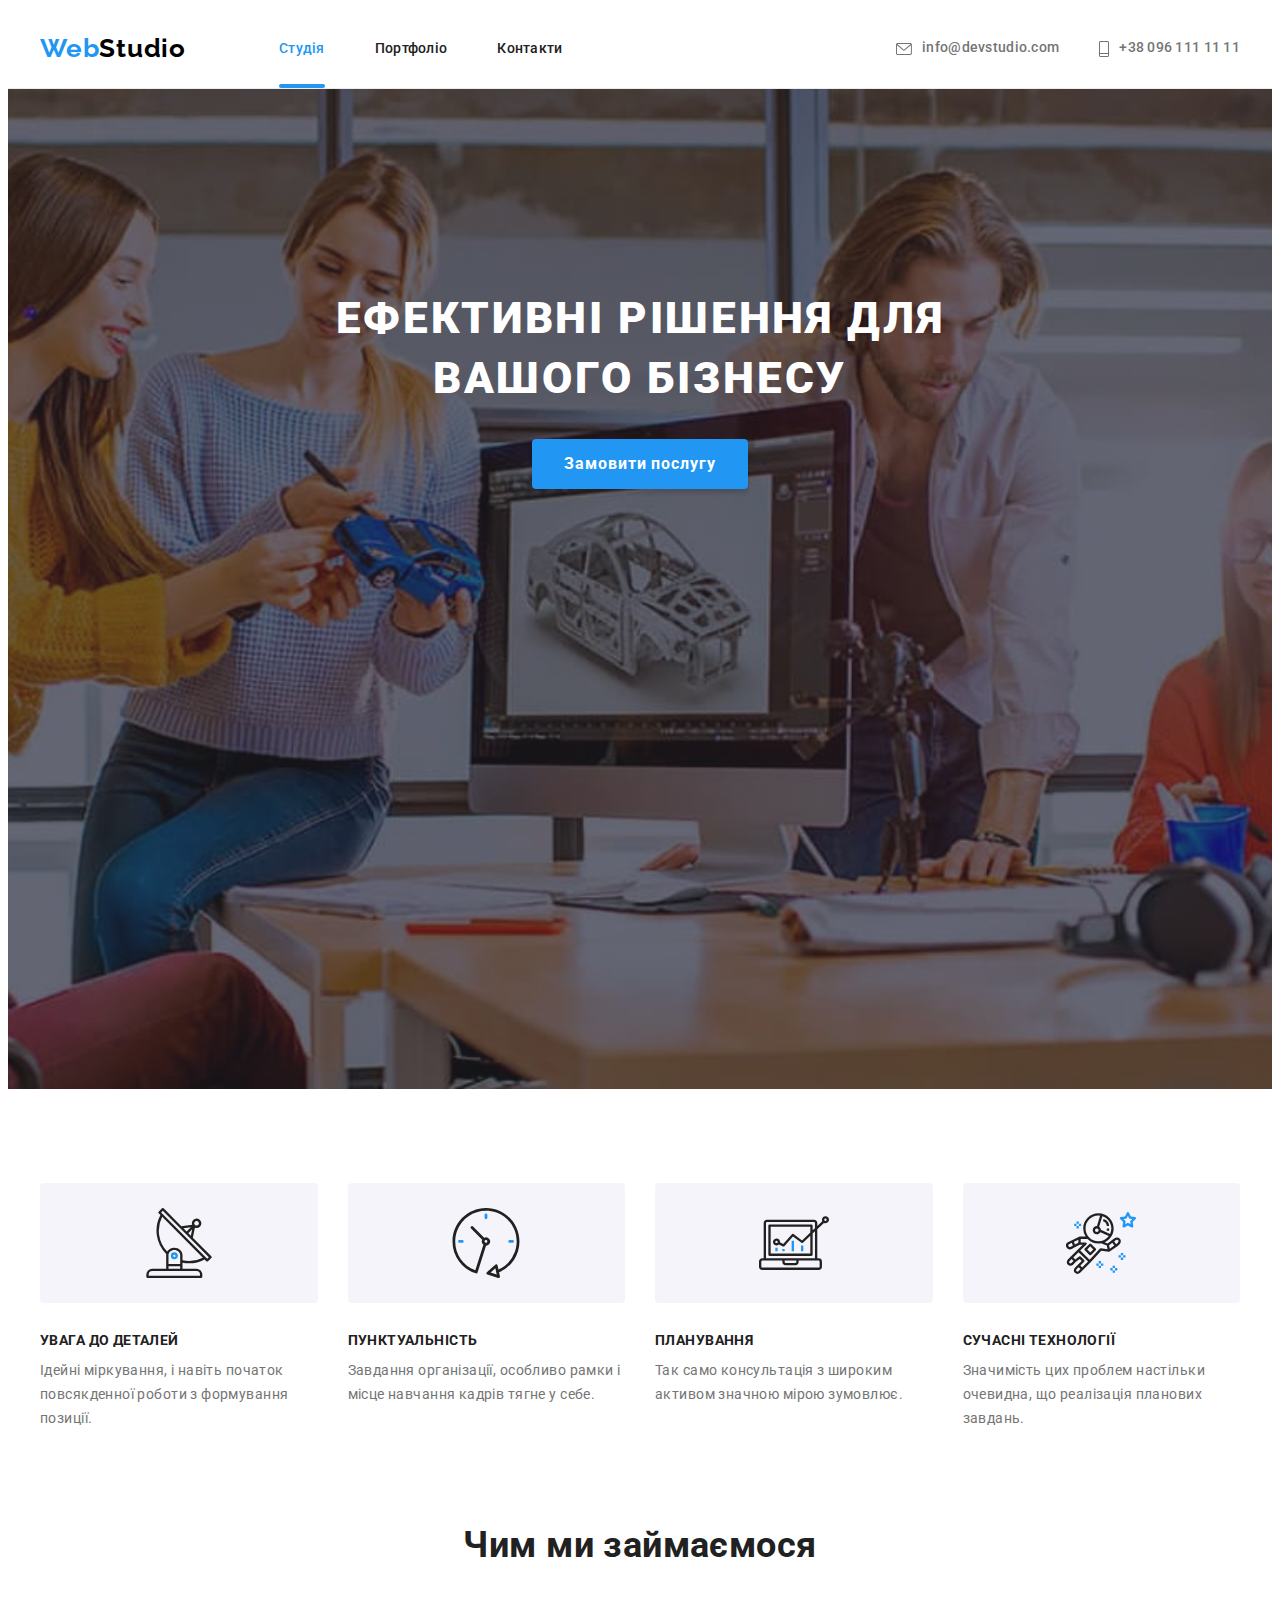
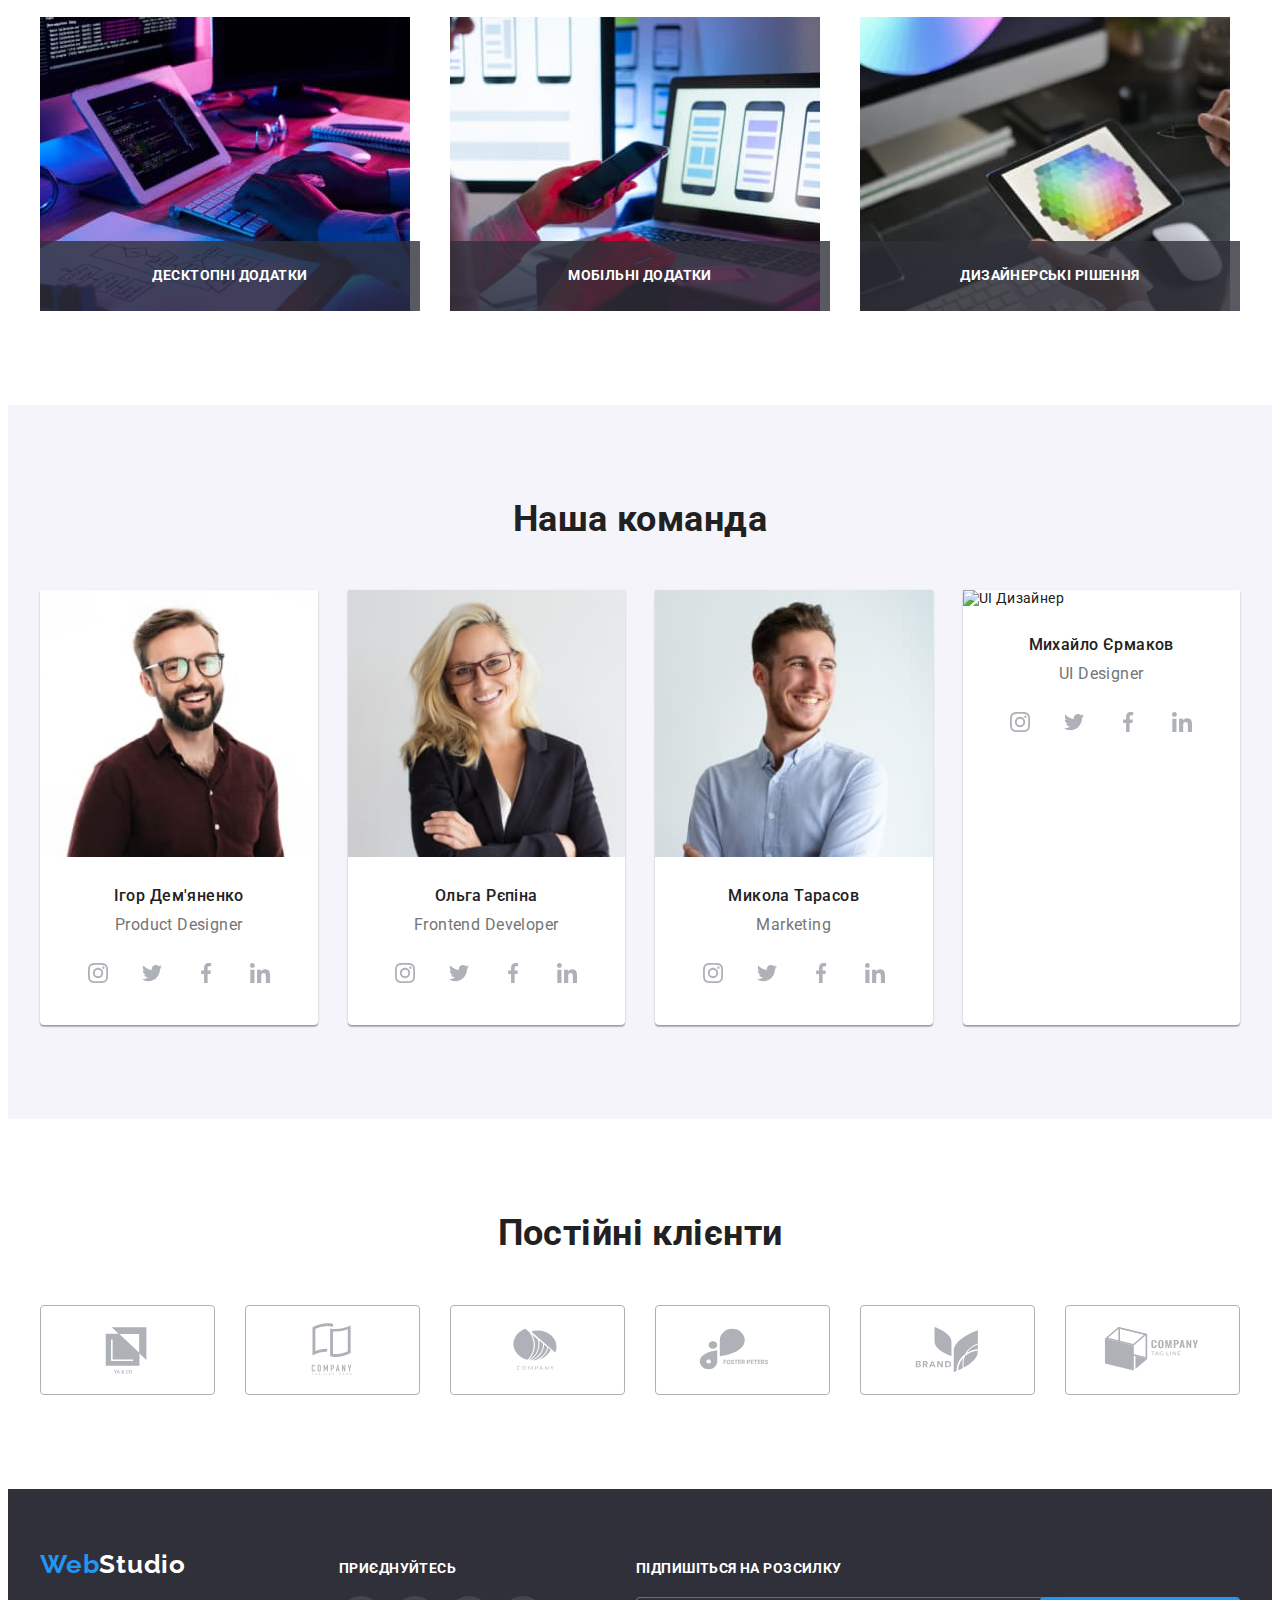
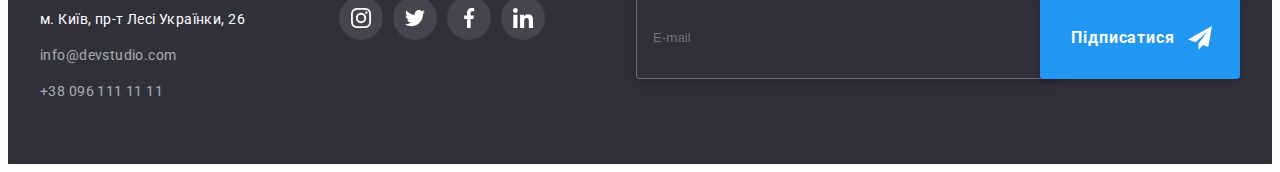
==== index.html @ d262325c "home work 8" ====
<!DOCTYPE html>
<html lang="uk">
  <head>
    <meta charset="UTF-8" />
    <meta http-equiv="X-UA-Compatible" content="IE=edge" />
    <meta name="viewport" content="width=device-width, initial-scale=1.0" />
    <title>WebStudio</title>
    <link rel="preconnect" href="https://fonts.googleapis.com" />
    <link rel="preconnect" href="https://fonts.gstatic.com" crossorigin />
    <link
      href="https://fonts.googleapis.com/css2?family=Raleway:wght@700&family=Roboto:wght@400;500;700;900&display=swap"
      rel="stylesheet"
    />
    <link
      rel="stylesheet"
      href="https://cdnjs.cloudflare.com/ajax/libs/modern-normalize/1.1.0/modern-normalize.min.css"
      integrity="sha512-wpPYUAdjBVSE4KJnH1VR1HeZfpl1ub8YT/NKx4PuQ5NmX2tKuGu6U/JRp5y+Y8XG2tV+wKQpNHVUX03MfMFn9Q=="
      crossorigin="anonymous"
      referrerpolicy="no-referrer"
    />
    <!--<link rel="stylesheet" href="./css/styles.css" />-->
    <link rel="stylesheet" href="./css/main.min.css" />
  </head>
  <body>
    <header class="head">
      <!--Логотип-->
      <div class="container head__container">
        <nav class="navigation">
          <a href="index.html" class="logo navigation__logo link"
            >Web<span class="navigation__span">Studio</span></a
          >
          <ul class="menu site-nav list">
            <li>
              <a class="menu__nav-link link current" href="index.html">Студія</a>
            </li>
            <li>
              <a class="menu__nav-link link" href="portfolio.html">Портфоліо</a>
            </li>
            <li><a class="menu__nav-link link" href="index.html">Контакти</a></li>
          </ul>
        </nav>
        <ul class="contacts heder-contacts list">
          <li class="contacts__mail">
            <a class="contacts__link link" href="mailto:info@devstudio.com">
              <svg class="contacts__mail-icon" width="16" height="12">
                <use href="./images/symbol-defs.svg#icon-envelope"></use></svg
              >info@devstudio.com</a
            >
          </li>
          <li class="contacts__tel">
            <a class="contacts__link link" href="tel:+380961111111">
              <svg class="contacts__phone-icon" width="10" height="16">
                <use href="./images/symbol-defs.svg#icon-phone"></use></svg
              >+38 096 111 11 11</a
            >
          </li>
        </ul>
        <button type="button" class="menu-open" data-menu-open>
          <svg class="menu-open-icon" width="40" height="40">
            <use href="./images/symbol-defs.svg#icon-menu-header"></use>
          </svg>
        </button>
      </div>
      <div class="mob-menu is-hidden" data-menu>
        <div class="container container-menu">
          <div class="mob-menu-top">
            <button type="button" class="menu-close" data-menu-close>
              <svg class="menu-close-icon" width="40" height="40">
                <use href="./images/symbol-defs.svg#icon-close-menu"></use>
              </svg>
            </button>
            <ul class="mob-menu-list list">
              <li class="mob-menu-list__item">
                <a class="mob-menu-list__link link current" href="index.html">Студія</a>
              </li>
              <li class="mob-menu-list__item">
                <a class="mob-menu-list__link link" href="portfolio.html">Портфоліо</a>
              </li>
              <li class="mob-menu-list__item">
                <a class="mob-menu-list__link link" href="index.html">Контакти</a>
              </li>
            </ul>
          </div>
          <div class="mob-menu-bottom">
            <ul class="contacts-mob menu-contacts list">
              <li class="contacts-mob__tel">
                <a class="contacts-tel__link link" href="tel:+380961111111"> +38 096 111 11 11</a>
              </li>
              <li class="contacts-mob__mail">
                <a class="contacts-mail__link link" href="mailto:info@devstudio.com">
                  info@devstudio.com</a
                >
              </li>
            </ul>
            <ul class="soc-menu">
              <li class="soc-menu-list list">
                <a
                  class="soc-menu-link link"
                  href="https://www.instagram.com"
                  target="_blank"
                  rel="noopener noreferrer nofollow"
                  >Instagram</a
                >
              </li>
              <li class="soc-menu-list list">
                <a
                  class="soc-menu-link link"
                  href="https://twitter.com"
                  target="_blank"
                  rel="noopener noreferrer nofollow"
                  >Twitter</a
                >
              </li>
              <li class="soc-menu-list list">
                <a
                  class="soc-menu-link link"
                  href="https://www.facebook.com"
                  target="_blank"
                  rel="noopener noreferrer nofollow"
                  >Facebook</a
                >
              </li>
              <li class="soc-menu-list list">
                <a
                  class="soc-menu-link link"
                  href="href=https://www.linkedin.com"
                  target="_blank"
                  rel="noopener noreferrer nofollow"
                  >LinkedIn</a
                >
              </li>
            </ul>
          </div>
        </div>
      </div>
    </header>
    <main>
      <section class="hero hero-part section">
        <div class="container">
          <h1 class="hero__title">Ефективні рішення для вашого бізнесу</h1>
          <button class="hero__button btn" type="button" data-modal-open>Замовити послугу</button>
        </div>
      </section>
      <section class="feature section">
        <div class="container">
          <h2 class="visually-hidden">Особливості</h2>
          <ul class="feature__list feature__container">
            <li class="feature__item list">
              <div class="feature__svg-container">
                <svg class="feature__antenna-icon" width="70" height="70">
                  <use href="./images/symbol-defs.svg#icon-antenna-1"></use>
                </svg>
              </div>
              <h3 class="feature__head">Увага до деталей</h3>
              <p class="feature__content">
                Ідейні міркування, і навіть початок повсякденної роботи з формування позиції.
              </p>
            </li>
            <li class="feature__item list">
              <div class="feature__svg-container">
                <svg class="feature__clock-icon" width="70" height="70">
                  <use href="./images/symbol-defs.svg#icon-clock-1"></use>
                </svg>
              </div>
              <h3 class="feature__head">Пунктуальність</h3>
              <p class="feature__content">
                Завдання організації, особливо рамки і місце навчання кадрів тягне у себе.
              </p>
            </li>
            <li class="feature__item list">
              <div class="feature__svg-container">
                <svg class="feature__diagram-icon" width="70" height="70">
                  <use href="./images/symbol-defs.svg#icon-diagram-1"></use>
                </svg>
              </div>
              <h3 class="feature__head">Планування</h3>
              <p class="feature__content">
                Так само консультація з широким активом значною мірою зумовлює.
              </p>
            </li>
            <li class="feature__item list">
              <div class="feature__svg-container">
                <svg class="feature__astronaut-icon" width="70" height="70">
                  <use href="./images/symbol-defs.svg#icon-astronaut-1"></use>
                </svg>
              </div>
              <h3 class="feature__head">Сучасні технології</h3>
              <p class="feature__content">
                Значимість цих проблем настільки очевидна, що реалізація планових завдань.
              </p>
            </li>
          </ul>
        </div>
      </section>
      <section class="projects section">
        <div class="container projects__container">
          <h2 class="projects__title">Чим ми займаємося</h2>
          <ul class="projects__list projects-container">
            <li class="projects__item list">
              <img class="projects__image" src="./images/img1.jpg" alt="Розробка" width="370" />
              <p class="projects__overlay-title">Десктопні додатки</p>
            </li>
            <li class="projects__item list">
              <img class="projects__image" src="./images/img2.jpg" alt="Розробка" width="370" />
              <p class="projects__overlay-title">Мобільні додатки</p>
            </li>
            <li class="projects__item list">
              <img class="projects__image" src="./images/img3.jpg" alt="Розробка" width="370" />
              <p class="projects__overlay-title">Дизайнерські рішення</p>
            </li>
          </ul>
        </div>
      </section>
      <section class="team section">
        <div class="container">
          <h2 class="team__title">Наша команда</h2>
          <ul class="team__list team__container">
            <li class="team__item list">
              <picture>
                <source
                  srcset="images/img-desk1x.jpg 1x, images/img-desk2x.jpg 2x"
                  media="(min-width: 1200px)"
                />
                <source
                  srcset="images/img-tab1x.jpg 1x, images/img-tab2x.jpg 2x"
                  media="(min-width: 768px)"
                />
                <source
                  srcset="images/img-mob1x.jpg 1x, images/img-mob2x.jpg 2x"
                  media="(min-width: 320px)"
                />
                <img class="team__link" src="images/img.jpg" alt="Дизайнер" width="450" />
              </picture>
              <div class="team__box">
                <h3 class="team__name">Ігор Дем'яненко</h3>
                <p class="team__post" lang="en">Product Designer</p>
                <ul class="social soc-link list">
                  <li class="social__item">
                    <a
                      class="social__internet-link link"
                      href="https://www.instagram.com"
                      target="_blank"
                      rel="noopener noreferrer nofollow"
                      ><svg class="social__icons" width="20" height="20">
                        <use href="./images/symbol-defs.svg#icon-instagram-2"></use></svg
                    ></a>
                  </li>
                  <li class="social__item">
                    <a
                      class="social__internet-link link"
                      href="https://twitter.com"
                      target="_blank"
                      rel="noopener noreferrer nofollow"
                      ><svg class="social__icons" width="20" height="20">
                        <use href="./images/symbol-defs.svg#icon-twitter-1"></use></svg
                    ></a>
                  </li>
                  <li class="social__item">
                    <a
                      class="social__internet-link link"
                      href="https://www.facebook.com"
                      target="_blank"
                      rel="noopener noreferrer nofollow"
                      ><svg class="social__icons" width="20" height="20">
                        <use href="./images/symbol-defs.svg#icon-facebook-1"></use></svg
                    ></a>
                  </li>
                  <li class="social__item">
                    <a
                      class="social__internet-link link"
                      href="https://www.linkedin.com"
                      target="_blank"
                      rel="noopener noreferrer nofollow"
                      ><svg class="social__icons" width="20" height="20">
                        <use href="./images/symbol-defs.svg#icon-linkedin-1"></use></svg
                    ></a>
                  </li>
                </ul>
              </div>
            </li>
            <li class="team__item list">
              <picture>
                <source
                  srcset="images/img(1)-desk1x.jpg 1x, images/img(1)-desk2x.jpg 2x"
                  media="(min-width: 1200px)"
                />
                <source
                  srcset="images/img(1)-tab1x.jpg 1x, images/img(1)-tab2x.jpg 2x"
                  media="(min-width: 768px)"
                />
                <source
                  srcset="images/img(1)-mob1x.jpg 1x, images/img(1)-mob2x.jpg 2x"
                  media="(min-width: 320px)"
                />
                <img class="team__link" src="images/img(1).jpg" alt="Розробник" width="450" />
              </picture>
              <div class="team__box">
                <h3 class="team__name">Ольга Рєпіна</h3>
                <p class="team__post" lang="en">Frontend Developer</p>
                <ul class="social soc-link list">
                  <li class="social__item">
                    <a
                      class="social__internet-link link"
                      href="https://www.instagram.com"
                      target="_blank"
                      rel="noopener noreferrer nofollow"
                      ><svg class="social__icons" width="20" height="20">
                        <use href="./images/symbol-defs.svg#icon-instagram-2"></use></svg
                    ></a>
                  </li>
                  <li class="social__item">
                    <a
                      class="social__internet-link link"
                      href="https://twitter.com"
                      target="_blank"
                      rel="noopener noreferrer nofollow"
                      ><svg class="social__icons" width="20" height="20">
                        <use href="./images/symbol-defs.svg#icon-twitter-1"></use></svg
                    ></a>
                  </li>
                  <li class="social__item">
                    <a
                      class="social__internet-link link"
                      href="https://www.facebook.com"
                      target="_blank"
                      rel="noopener noreferrer nofollow"
                      ><svg class="social__icons" width="20" height="20">
                        <use href="./images/symbol-defs.svg#icon-facebook-1"></use></svg
                    ></a>
                  </li>
                  <li class="social__item">
                    <a
                      class="social__internet-link link"
                      href="https://www.linkedin.com"
                      target="_blank"
                      rel="noopener noreferrer nofollow"
                      ><svg class="social__icons" width="20" height="20">
                        <use href="./images/symbol-defs.svg#icon-linkedin-1"></use></svg
                    ></a>
                  </li>
                </ul>
              </div>
            </li>
            <li class="team__item list">
              <picture>
                <source
                  srcset="images/img(2)-desk1x.jpg 1x, images/img(2)-desk2x.jpg 2x"
                  media="(min-width: 1200px)"
                />
                <source
                  srcset="images/img(2)-tab1x.jpg 1x, images/img(2)-tab2x.jpg 2x"
                  media="(min-width: 768px)"
                />
                <source
                  srcset="images/img(2)-mob1x.jpg 1x, images/img(2)-mob2x.jpg 2x"
                  media="(min-width: 320px)"
                />
                <img class="team__link" src="images/img(2).jpg" alt="Маркетолог" width="450" />
              </picture>

              <div class="team__box">
                <h3 class="team__name">Микола Тарасов</h3>
                <p class="team__post" lang="en">Marketing</p>
                <ul class="social soc-link list">
                  <li class="social__item">
                    <a
                      class="social__internet-link link"
                      href="https://www.instagram.com"
                      target="_blank"
                      rel="noopener noreferrer nofollow"
                      ><svg class="social__icons" width="20" height="20">
                        <use href="./images/symbol-defs.svg#icon-instagram-2"></use></svg
                    ></a>
                  </li>
                  <li class="social__item">
                    <a
                      class="social__internet-link link"
                      href="https://twitter.com"
                      target="_blank"
                      rel="noopener noreferrer nofollow"
                      ><svg class="social__icons" width="20" height="20">
                        <use href="./images/symbol-defs.svg#icon-twitter-1"></use></svg
                    ></a>
                  </li>
                  <li class="social__item">
                    <a
                      class="social__internet-link link"
                      href="https://www.facebook.com"
                      target="_blank"
                      rel="noopener noreferrer nofollow"
                      ><svg class="social__icons" width="20" height="20">
                        <use href="./images/symbol-defs.svg#icon-facebook-1"></use></svg
                    ></a>
                  </li>
                  <li class="social__item">
                    <a
                      class="social__internet-link link"
                      href="https://www.linkedin.com"
                      target="_blank"
                      rel="noopener noreferrer nofollow"
                      ><svg class="social__icons" width="20" height="20">
                        <use href="./images/symbol-defs.svg#icon-linkedin-1"></use></svg
                    ></a>
                  </li>
                </ul>
              </div>
            </li>
            <li class="team__item list">
              <picture>
                <source
                  srcset="images/img(3)-desk1x.jpg 1x, images/img(3)-desk2x.jpg 2x"
                  media="(min-width: 1200px)"
                />
                <source
                  srcset="images/img(3)-tab1x.jpg 1x, images/img(3)-tab2x.jpg 2x"
                  media="(min-width: 768px)"
                />
                <source
                  srcset="images/img(3)-mob1x.jpg 1x, images/img(3)-mob2x.jpg 2x"
                  media="(min-width: 320px)"
                />
                <img class="team__link" src="images/img(3).jpg" alt="UI Дизайнер" width="450" />
              </picture>
              <div class="team__box">
                <h3 class="team__name">Михайло Єрмаков</h3>
                <p class="team__post" lang="en">UI Designer</p>
                <ul class="social soc-link list">
                  <li class="social__item">
                    <a
                      class="social__internet-link link"
                      href="https://www.instagram.com"
                      target="_blank"
                      rel="noopener noreferrer nofollow"
                      ><svg class="social__icons" width="20" height="20">
                        <use href="./images/symbol-defs.svg#icon-instagram-2"></use></svg
                    ></a>
                  </li>
                  <li class="social__item">
                    <a
                      class="social__internet-link link"
                      href="https://twitter.com"
                      target="_blank"
                      rel="noopener noreferrer nofollow"
                      ><svg class="social__icons" width="20" height="20">
                        <use href="./images/symbol-defs.svg#icon-twitter-1"></use></svg
                    ></a>
                  </li>
                  <li class="social__item">
                    <a
                      class="social__internet-link link"
                      href="https://www.facebook.com"
                      target="_blank"
                      rel="noopener noreferrer nofollow"
                      ><svg class="social__icons" width="20" height="20">
                        <use href="./images/symbol-defs.svg#icon-facebook-1"></use></svg
                    ></a>
                  </li>
                  <li class="social__item">
                    <a
                      class="social__internet-link link"
                      href="https://www.linkedin.com"
                      target="_blank"
                      rel="noopener noreferrer nofollow"
                      ><svg class="social__icons" width="20" height="20">
                        <use href="./images/symbol-defs.svg#icon-linkedin-1"></use></svg
                    ></a>
                  </li>
                </ul>
              </div>
            </li>
          </ul>
        </div>
      </section>
      <section class="brands section">
        <div class="container">
          <h2 class="brands__title">Постійні клієнти</h2>
          <ul class="brands__list list">
            <li class="brands__item">
              <a class="brands__link" href="./index.html"
                ><svg class="brands__icon" width="106" height="60">
                  <use href="./images/symbol-defs.svg#icon-Logo"></use></svg
              ></a>
            </li>
            <li class="brands__item">
              <a class="brands__link" href="./index.html"
                ><svg class="brands__icon" width="106" height="60">
                  <use href="./images/symbol-defs.svg#icon-Logo-1"></use></svg
              ></a>
            </li>
            <li class="brands__item">
              <a class="brands__link" href="./index.html"
                ><svg class="brands__icon" width="106" height="60">
                  <use href="./images/symbol-defs.svg#icon-Logo-2"></use></svg
              ></a>
            </li>
            <li class="brands__item">
              <a class="brands__link" href="./index.html"
                ><svg class="brands__icon" width="106" height="60">
                  <use href="./images/symbol-defs.svg#icon-Logo-3"></use></svg
              ></a>
            </li>
            <li class="brands__item">
              <a class="brands__link" href="./index.html"
                ><svg class="brands__icon" width="106" height="60">
                  <use href="./images/symbol-defs.svg#icon-Logo-4"></use></svg
              ></a>
            </li>
            <li class="brands__item">
              <a class="brands__link" href="./index.html"
                ><svg class="brands__icon" width="106" height="60">
                  <use href="./images/symbol-defs.svg#icon-Logo-5"></use></svg
              ></a>
            </li>
          </ul>
        </div>
      </section>
    </main>
    <footer class="foot footer-part">
      <div class="container foot__container">
        <div class="foot__block">
          <a href="./index.html" class="foot__footer-logo logo link"
            >Web<span class="foot__logo-span">Studio</span></a
          >
          <address class="adress foot-adress">
            <ul class="adress__list">
              <li class="adress__item list">
                <a
                  class="adress__link link"
                  href="https://goo.gl/maps/CPtrU1FHBa2aNyZL9"
                  target="_blank"
                  rel="noopener noreferrer nofollow"
                  >м. Київ, пр-т Лесі Українки, 26</a
                >
              </li>
              <li class="adress__item list">
                <a class="adress__adress link" href="mailto:info@devstudio.com"
                  >info@devstudio.com</a
                >
              </li>
              <li class="adress__item list">
                <a class="adress__adress link" href="tel:+380961111111">+38 096 111 11 11</a>
              </li>
            </ul>
          </address>
        </div>
        <div class="join foot-soc">
          <h2 class="join__title">Приєднуйтесь</h2>
          <ul class="join__list list">
            <li class="join__item">
              <a
                class="join__internet-link"
                href="https://www.instagram.com"
                target="_blank"
                rel="noopener noreferrer nofollow"
                ><svg class="join__social-icons" width="20" height="20">
                  <use href="./images/symbol-defs.svg#icon-instagram-2"></use></svg
              ></a>
            </li>
            <li class="join__item">
              <a
                class="join__internet-link"
                href="https://twitter.com"
                target="_blank"
                rel="noopener noreferrer nofollow"
                ><svg class="join__social-icons" width="20" height="20">
                  <use href="./images/symbol-defs.svg#icon-twitter-1"></use></svg
              ></a>
            </li>
            <li class="join__item">
              <a
                class="join__internet-link"
                href="https://www.facebook.com"
                target="_blank"
                rel="noopener noreferrer nofollow"
                ><svg class="join__social-icons" width="20" height="20">
                  <use href="./images/symbol-defs.svg#icon-facebook-1"></use></svg
              ></a>
            </li>
            <li class="join__item">
              <a
                class="join__internet-link"
                href="https://www.linkedin.com"
                target="_blank"
                rel="noopener noreferrer nofollow"
                ><svg class="join__social-icons" width="20" height="20">
                  <use href="./images/symbol-defs.svg#icon-linkedin-1"></use></svg
              ></a>
            </li>
          </ul>
        </div>

        <div class="subscribe">
          <h2 class="subscribe__foot-form-title">Підпишіться на розсилку</h2>
          <form class="subscribe__foot-form">
            <label class="subscribe__foot-label" for="foot-mail">
              <input
                type="text"
                name="mail"
                class="subscribe__foot-input"
                id="foot-mail"
                placeholder="E-mail"
                required
              />
            </label>
            <button class="subscribe__foot-button btn" type="submit">
              <span>Підписатися</span>
              <span class="subscribe__foot-icon">
                <svg class="subscribe__icon-send" width="24" height="24">
                  <use href="./images/symbol-defs.svg#icon-icon-send"></use>
                </svg>
              </span>
            </button>
          </form>
        </div>
      </div>
    </footer>
    <div class="backdrop is-hidden" data-modal>
      <div class="modal">
        <button type="button" class="modal-close" data-modal-close>
          <svg class="modal-close-icon" width="18" height="18">
            <use href="./images/symbol-defs.svg#icon-close"></use>
          </svg>
        </button>
        <p class="modal-title">Залиште свої дані, ми вам передзвонимо</p>
        <form class="modal-form">
          <div class="modal-field">
            <label for="user-name" class="input-label">Ім'я</label>
            <div class="input-wrap">
              <input type="text" name="user-name" class="modal-input" id="user-name" required />
              <svg class="modal-input-icon" width="18" height="18">
                <use href="./images/symbol-defs.svg#icon-person"></use>
              </svg>
            </div>
          </div>
          <div class="modal-field">
            <label for="tel" class="input-label">Телефон</label>
            <div class="input-wrap">
              <input type="tel" name="user-tel" class="modal-input" id="tel" required />
              <svg class="modal-input-icon" width="18" height="18">
                <use href="./images/symbol-defs.svg#icon-phone-modal"></use>
              </svg>
            </div>
          </div>
          <div class="modal-field">
            <label for="email" class="input-label">Пошта</label>
            <div class="input-wrap">
              <input type="email" name="user-email" class="modal-input" id="email" required />
              <svg class="modal-input-icon" width="18" height="18">
                <use href="./images/symbol-defs.svg#icon-email"></use>
              </svg>
            </div>
          </div>
          <div class="modal-field modal-commemt">
            <label for="user-comment" class="input-label">Коментар</label>
            <div class="input-wrap">
              <textarea
                name="user-comment"
                id="user-comment"
                class="modal-text"
                placeholder="Введіть текст"
              ></textarea>
            </div>
          </div>
          <div class="modal-field modal-agree">
            <label for="agree" class="check-text">
              <input
                type="checkbox"
                class="input-check visually-hidden"
                name="agree"
                value="true"
                id="agree"
              />
              <span class="custom-check">
                <svg class="check-icon" width="16" height="15">
                  <use href="./images/symbol-defs.svg#icon-icon-check"></use>
                </svg> </span
              >Погоджуюся з розсилкою та приймаю&nbsp;
              <a class="user-agreement-link" href="./index.html">Умови договору</a></label
            >
          </div>
          <button class="check-button btn" type="submit">Відправити</button>
        </form>
      </div>
    </div>
    <script src="./js/modal.js"></script>
    <script src="./js/menu.js"></script>
  </body>
</html>
---- css/styles.css ----
/*-----------HERO----------------*/

/*-----------------FEATURES--------------------*/

/*------------PROJECTS---------*/

/*----------------TEAM---------------*/

/*-------------CLIENTS--------------*/

/*------------FOOTER--------------*/

/*---------PORTFOLIO-----------*/

/*------------------Modal----------------*/
---- css/main.min.css ----
:root{--main-color-text: #212121;--second-color-text: #757575;--background-color: #f5f5f5;--accent-color: #2196f3;--hero-color: #ffffff;--background-second-color: #2f303a;--logo-color: #000000;--border: #eeeeee;--section-bg: #f5f4fa;--adress-color: rgba(255, 255, 255, 0.6);--line-color: #ececec;--button-second-color: #188ce8;--social-network-color: #afb1b8;--transition-time: cubic-bezier(0.4, 0, 0.2, 1);--gradient: linear-gradient(rgba(47, 48, 58, 0.4), rgba(47, 48, 58, 0.4))}.visually-hidden{position:absolute;white-space:nowrap;width:1px;height:1px;overflow:hidden;border:0;padding:0;clip:rect(0 0 0 0);-webkit-clip-path:inset(50%);clip-path:inset(50%);margin:-1px}p,h1,h2,h3,h4,h5,h6{margin:0}ul,ol{margin:0;padding-left:0}button{cursor:pointer;border:none;border-radius:4px}address{font-style:normal}img{display:block;max-width:100%;height:auto}body{font-family:"Roboto","San-serif";color:var(--main-color-text);background-color:var(--hero-color);font-size:14px;letter-spacing:.03em}.list{padding:0;margin:0;list-style:none}.link{text-decoration:none}.section{padding-top:60px;padding-bottom:60px}@media screen and (min-width: 1200px){.section{padding-top:94px;padding-bottom:94px}}.container{width:100%;padding:0 15px;margin:0 auto}@media screen and (min-width: 480px){.container{max-width:480px}}@media screen and (min-width: 768px){.container{max-width:768px}}@media screen and (min-width: 1200px){.container{max-width:1200px}}.btn{font-family:inherit;font-weight:700;font-size:16px;line-height:1.88;letter-spacing:.06em;align-items:center;text-align:center;color:var(--hero-color);background:var(--accent-color);box-shadow:0px 4px 4px rgba(0,0,0,.15);transition-property:background-color;transition-duration:250ms;transition-timing-function:var(--transition-time)}.logo{font-family:"Raleway";font-weight:700;font-size:24px;line-height:1.17;letter-spacing:.03em;color:var(--accent-color)}@media screen and (min-width: 1200px){.logo{font-size:26px;line-height:1.19}}.head{border-bottom:1px solid #ececec}.head__container{display:flex;align-items:center;justify-content:space-between;height:60px}@media screen and (min-width: 768px){.head__container{height:80px}}@media screen and (min-width: 768px){.navigation__logo{margin-right:88px}}@media screen and (min-width: 1200px){.navigation__logo{margin-right:93px}}.navigation__span{color:#000}.navigation{display:flex;align-items:center}.site-nav{display:none;gap:50px;padding-top:32px;padding-bottom:32px}@media screen and (min-width: 768px){.site-nav{display:flex}}.menu__nav-link{position:relative;font-weight:500;line-height:1.14;letter-spacing:.02em;color:var(--main-color-text);padding-top:32px;padding-bottom:32px;transition-property:color;transition-duration:250ms;transition-timing-function:var(--transition-time)}.menu__nav-link:hover,.menu__nav-link:focus{color:var(--accent-color)}.current{color:var(--accent-color)}.current::after{position:absolute;bottom:0;content:"";width:100%;height:4px;border-radius:2px;background-color:var(--accent-color);display:block}.heder-contacts{display:none;margin-left:auto}@media screen and (min-width: 768px){.heder-contacts{display:flex;flex-direction:column;gap:10px}}@media screen and (min-width: 1200px){.heder-contacts{flex-direction:row;gap:40px}}.contacts__link{font-weight:500;font-size:14px;line-height:1.14;letter-spacing:.02em;color:var(--second-color-text);padding-top:32px;padding-bottom:32px;transition-property:color;transition-duration:250ms;transition-timing-function:var(--transition-time)}.contacts__link:hover,.contacts__link:focus{color:var(--accent-color)}@media screen and (min-width: 768px){.contacts__link{padding-top:5px;padding-bottom:5px}}.contacts__mail-icon{vertical-align:middle;margin-right:10px;fill:currentColor;width:16px;height:12px;transition-property:fill;transition-duration:250ms;transition-timing-function:var(--transition-time)}.contacts__mail-icon:hover,.contacts__mail-icon:focus{fill:var(--accent-color)}.contacts__phone-icon{vertical-align:middle;margin-right:10px;fill:currentColor;transition-property:fill;transition-duration:250ms;transition-timing-function:var(--transition-time)}.contacts__phone-icon:hover,.contacts__phone-icon:focus{fill:var(--accent-color)}.menu-open{width:40px;height:40px;background-color:var(--hero-color);display:flex;align-items:center;justify-content:center;cursor:pointer}@media screen and (min-width: 768px){.menu-open{display:none}}.menu-open-icon{transition-property:fill;transition-duration:250ms;transition-timing-function:var(--transition-time)}.menu-open:focus .menu-open-icon,.menu-open:hover .menu-open-icon{fill:var(--accent-color)}.mob-menu{width:100vw;height:100vh;background-color:var(--hero-color);top:0;position:fixed;z-index:1;padding-top:48px;padding-bottom:48px}.mob-menu>.container{height:100%;display:flex;flex-direction:column;justify-content:space-between}.menu-close{position:absolute;top:10px;right:10px;background-color:rgba(0,0,0,0)}.menu-close-icon{transition-property:fill;transition-duration:250ms;transition-timing-function:var(--transition-time)}.menu-close:focus .menu-close-icon,.menu-close:hover .menu-close-icon{fill:var(--accent-color)}.mob-menu-list{margin-bottom:306px}.mob-menu-list__item:not(:last-child){margin-bottom:32px}.mob-menu-list__link{font-weight:500;font-size:40px;line-height:1.18;letter-spacing:.02em;color:var(--main-color-text);transition-property:color;transition-duration:250ms;transition-timing-function:var(--transition-time)}.mob-menu-list__link:hover,.mob-menu-list__link:focus{color:var(--accent-color)}.contacts-mob{margin-bottom:64px}.contacts-mob__tel{margin-bottom:32px}.contacts-tel__link{font-weight:500;font-size:34px;line-height:1.18;letter-spacing:.02em;color:var(--accent-color)}.contacts-mail__link{font-weight:500;font-size:24px;line-height:1.17;letter-spacing:.02em;color:var(--main-color-text)}.soc-menu{display:flex;gap:30px}.soc-menu-link{font-weight:500;font-size:18px;line-height:1.22;letter-spacing:.02em;color:var(--accent-color);align-items:center;justify-content:center}.hero-part{padding-top:200px;padding-bottom:200px;text-align:center;max-width:1600px;height:600px;margin-left:auto;margin-right:auto;background-repeat:no-repeat;background-size:cover;background-position:center;background-image:var(--gradient),url(../images/hero-mob.jpg)}@media(min-device-pixel-ratio: 2),(-webkit-min-device-pixel-ratio: 2),(min-resolution: 192dpi),(min-resolution: 2dppx){.hero-part{background-image:var(--gradient),url(../images/hero-mob2x.jpg)}}@media screen and (min-width: 768px){.hero-part{background-image:var(--gradient),url(../images/hero-tab.jpg)}}@media screen and (min-width: 768px)and (min-device-pixel-ratio: 2),screen and (min-width: 768px)and (-webkit-min-device-pixel-ratio: 2),screen and (min-width: 768px)and (min-resolution: 192dpi),screen and (min-width: 768px)and (min-resolution: 2dppx){.hero-part{background-image:var(--gradient),url(../images/hero-tab2x.jpg)}}@media screen and (min-width: 1200px){.hero-part{background-image:var(--gradient),url(../images/hero.jpg)}}@media screen and (min-width: 1200px)and (min-device-pixel-ratio: 2),screen and (min-width: 1200px)and (-webkit-min-device-pixel-ratio: 2),screen and (min-width: 1200px)and (min-resolution: 192dpi),screen and (min-width: 1200px)and (min-resolution: 2dppx){.hero-part{background-image:var(--gradient),url(../images/hero2x.jpg)}}.hero__title{font-weight:900;font-size:26px;line-height:1.62;text-align:center;letter-spacing:.06em;text-transform:uppercase;color:var(--hero-color);max-width:360px;justify-content:center;margin-left:auto;margin-right:auto;margin-bottom:30px}@media screen and (min-width: 1200px){.hero__title{max-width:696px;font-size:44px;line-height:1.36}}.hero__button{min-width:216px;padding:10px 32px}.hero__button:hover,.hero__button:focus{background-color:var(--button-second-color)}.feature__container{display:flex;flex-wrap:wrap;gap:30px}.feature__svg-container{display:flex;background-color:var(--section-bg);height:120px;justify-content:center;align-items:center;border-radius:4px;margin-bottom:30px}.feature__head{font-weight:700;line-height:1.14;text-align:center;text-transform:uppercase;color:var(--main-color-text);font-size:14px;margin-bottom:10px}@media screen and (min-width: 768px)and (min-width: 768px){.feature__head{text-align:left}}.feature__content{font-size:14px;line-height:1.71;color:var(--second-color-text)}.feature__item{width:100%}@media screen and (min-width: 768px){.feature__item{width:calc((100% - 30px)/2)}}@media screen and (min-width: 1200px){.feature__item{width:calc((100% - 90px)/4)}}.projects.section{padding-top:0}@media screen and (max-width: 1199px){.projects.section{display:none}}.projects__title{font-weight:700;font-size:36px;line-height:1.16;text-align:center;color:var(-main-color-text);margin-bottom:50px}.projects__list{display:flex;gap:30px}.projects__item{width:calc((100% - 60px)/3);position:relative}.projects__overlay-title{font-weight:700;font-size:14px;line-height:1.14;letter-spacing:.03em;text-transform:uppercase;color:var(--hero-color);position:absolute;bottom:0;width:100%;height:70px;background-color:rgba(47,48,58,.8);display:flex;align-items:center;justify-content:center}.team{background:#f5f4fa}.team__title{font-weight:700;font-size:36px;line-height:1.16;text-align:center;color:var(--main-color-text);margin-bottom:30px}@media screen and (min-width: 1200px)and (min-width: 1200px){.team__title{margin-bottom:50px}}.team__container{display:flex;flex-wrap:wrap;gap:30px}.team__item{width:100%;background:var(--hero-color);box-shadow:0px 1px 3px rgba(0,0,0,.12),0px 1px 1px rgba(0,0,0,.14),0px 2px 1px rgba(0,0,0,.2);border-radius:0px 0px 4px 4px}@media screen and (min-width: 768px){.team__item{width:calc((100% - 30px)/2)}}@media screen and (min-width: 1200px){.team__item{width:calc((100% - 90px)/4)}}.team__link{width:100%}.team__box{padding-top:30px;padding-bottom:30px}.team__name{font-weight:500;font-size:16px;line-height:1.18;text-align:center;color:var(--main-color-text);margin-bottom:10px}.team__post{font-size:16px;line-height:1.18;text-align:center;color:var(--second-color-text)}.soc-link{display:flex;gap:10px;margin-top:16px;justify-content:center;align-items:center}.social__item{width:44px;height:44px}.social__internet-link{fill:var(--social-network-color);width:100%;height:100%;display:flex;justify-content:center;align-items:center;border-radius:50%;transition-property:fill,background-color;transition-duration:250ms;transition-timing-function:var(--transition-time)}.social__internet-link:hover,.social__internet-link:focus{fill:var(--hero-color);background-color:var(--accent-color)}.brands__title{font-weight:700;font-size:36px;line-height:1.16;text-align:center;color:var(--main-color-text);margin-bottom:30px}@media screen and (min-width: 1200px)and (min-width: 1200px){.brands__title{margin-bottom:50px}}.brands__list{display:flex;flex-wrap:wrap;gap:30px}.brands__item{height:90px}@media screen and (min-width: 480px){.brands__item{width:calc((100% - 30px)/2)}}@media screen and (min-width: 768px){.brands__item{width:calc((100% - 60px)/3)}}@media screen and (min-width: 1200px){.brands__item{width:calc((100% - 150px)/6)}}.brands__link{border:1px solid currentColor;border-radius:4px;width:100%;height:100%;display:flex;justify-content:center;align-items:center;box-sizing:border-box;color:var(--social-network-color);transition-property:color;transition-duration:250ms;transition-timing-function:var(--transition-time)}.brands__link:hover,.brands__link:focus{color:var(--accent-color)}.brands__icon{fill:currentColor}.footer-part{background:var(--background-second-color);padding-top:60px;padding-bottom:60px}.foot__container{display:flex;flex-direction:column}@media screen and (min-width: 768px){.foot__container{flex-direction:row;flex-wrap:wrap;justify-content:center}}@media screen and (min-width: 1200px){.foot__container{align-items:baseline;flex-wrap:nowrap}}.foot__block{text-align:center;margin-bottom:60px}@media screen and (min-width: 768px){.foot__block{margin-right:165px}}@media screen and (min-width: 1200px){.foot__block{margin-right:94px;margin-bottom:0;text-align:left}}.foot__footer-logo{margin-bottom:28px;display:inline-block}.foot__logo-span{color:var(--hero-color)}.adress__item:not(:last-child){margin-bottom:12px}.adress__link{font-style:normal;width:231px;line-height:1.71;color:var(--hero-color);transition-property:color;transition-duration:250ms;transition-timing-function:var(--transition-time)}.adress__link:hover,.adress__link:focus{color:var(--accent-color)}.adress__adress{font-style:normal;font-weight:400;line-height:1.71;color:var(--adress-color);transition-property:color;transition-duration:250ms;transition-timing-function:var(--transition-time)}.adress__adress:hover,.adress__adress:focus{color:var(--accent-color)}.foot-soc{margin-bottom:60px}@media screen and (min-width: 1200px){.foot-soc{margin-bottom:0;margin-right:auto}}.join__title{font-weight:700;font-size:14px;line-height:16px;letter-spacing:.03em;text-transform:uppercase;text-align:center;color:var(--hero-color);margin-bottom:20px}@media screen and (min-width: 1200px){.join__title{text-align:left}}.join__list{display:flex;gap:10px;justify-content:center}.join__item{width:44px;height:44px}.join__internet-link{fill:var(--hero-color);width:100%;height:100%;display:flex;justify-content:center;align-items:center;background:rgba(255,255,255,.1);border-radius:50%;fill:var(--hero-color);transition-property:background-color;transition-duration:250ms;transition-timing-function:var(--transition-time)}.join__internet-link:hover,.join__internet-link:focus{background-color:var(--accent-color)}.subscribe__foot-form-title{font-weight:700;font-size:14px;line-height:1.14;letter-spacing:.03em;text-transform:uppercase;text-align:center;color:var(--hero-color);margin-bottom:20px}@media screen and (min-width: 1200px){.subscribe__foot-form-title{text-align:left}}.subscribe__foot-form{display:flex;flex-direction:column;gap:20px;flex-wrap:wrap;font-size:16px;line-height:1.25;letter-spacing:.03em;color:rgba(255,255,255,.6)}@media screen and (min-width: 1200px){.subscribe__foot-form{flex-wrap:nowrap;flex-direction:row;gap:12px}}.subscribe__foot-input{width:100%;height:50px;margin-right:12px;padding:15px 16px;border:1px solid rgba(255,255,255,.3);filter:drop-shadow(0px 4px 4px rgba(0, 0, 0, 0.15));border-radius:4px;background:var(--background-second-color);color:rgba(255,255,255,.6)}@media screen and (min-width: 768px){.subscribe__foot-input{min-width:450px;margin-right:0}}@media screen and (min-width: 1200px){.subscribe__foot-input{min-width:358px}}.subscribe__foot-button{display:block;width:200px;padding:10px 62px 10px 28px;position:relative;left:50%;transform:translateX(-50%)}@media screen and (min-width: 1200px){.subscribe__foot-button{left:0;transform:translateX(0)}}.subscribe__foot-button:hover,.subscribe__foot-button:focus{background-color:var(--button-second-color)}.subscribe__icon-send{position:absolute;top:50%;right:28px;transform:translateY(-50%)}.portfolio-galery{padding-top:60px;padding-bottom:60px}@media screen and (min-width: 1200px){.portfolio-galery{padding-top:94px;padding-bottom:94px}}.galery__list{display:flex;flex-wrap:wrap;justify-content:flex-start;gap:8px;margin-bottom:40px}@media screen and (min-width: 768px){.galery__list{justify-content:center;margin-bottom:30px}}@media screen and (min-width: 1200px){.galery__list{justify-content:center;margin-bottom:50px}}.galery__btn{font-family:inherit;font-weight:500;font-size:16px;line-height:1.62;text-align:center;letter-spacing:.03em;color:var(--main-color-text);background:var(--section-bg);cursor:pointer;border-radius:4px;padding:6px 22px;border-color:rgba(0,0,0,0);border:none;transition-property:color,background-color,box-shadow;transition-duration:250ms;transition-timing-function:var(--transition-time)}.galery__btn:hover,.galery__btn:focus{background-color:var(--accent-color);color:var(--hero-color);box-shadow:0px 3px 1px rgba(0,0,0,.1),0px 1px 2px rgba(0,0,0,.08),0px 2px 2px rgba(0,0,0,.12);border-radius:4px}.portfolio{display:flex;flex-wrap:wrap;gap:30px}.portfolio__card{width:calc((100% - 0px)/1)}@media screen and (min-width: 768px){.portfolio__card{width:calc((100% - 30px)/2)}}@media screen and (min-width: 1200px){.portfolio__card{width:calc((100% - 60px)/3)}}.portfolio__card-link{display:block;transition-property:box-shadow;transition-duration:250ms;transition-timing-function:var(--transition-time)}.portfolio__card-link:hover,.portfolio__card-link:focus{box-shadow:0px 1px 1px rgba(0,0,0,.12),0px 4px 4px rgba(0,0,0,.06),1px 4px 6px rgba(0,0,0,.16)}.portfolio__top-wrap{position:relative;overflow:hidden}.portfolio__top-text{position:absolute;top:0;padding:63px 24px;background-color:rgba(33,150,243,.9);font-size:18px;line-height:1.5;color:var(--hero-color);letter-spacing:.03em;height:100%;transform:translateY(100%);transition:transform 250ms var(--transition-time)}.portfolio__card-link:hover .portfolio__top-text,.portfolio__card-link:focus .portfolio__top-text{transform:translateY(0)}.portfolio__box{padding:20px 20px;border:1px solid #eee;border-top:none}.portfolio__title{font-weight:700;font-size:18px;line-height:2;letter-spacing:.06em;color:var(--main-color-text);margin-bottom:4px}.portfolio__print{font-weight:400;font-size:16px;line-height:1.87;color:var(--second-color-text)}.backdrop{width:100%;height:100%;background-color:rgba(0,0,0,.2);position:fixed;top:0;transition:opacity 250ms var(--transition-time),visibility 250ms var(--transition-time)}.modal{width:450px;min-height:609px;background-color:var(--hero-color);padding:40px;position:absolute;top:50%;left:50%;transform:translate(-50%, -50%) scale(1);transition:transform 250ms var(--transition-time);box-shadow:0px 1px 3px rgba(0,0,0,.12),0px 1px 1px rgba(0,0,0,.14),0px 2px 1px rgba(0,0,0,.2);border-radius:4px}@media screen and (min-width: 1200px){.modal{width:528px;min-height:581px}}.backdrop.is-hidden .modal{transform:translate(-50%, -50%) scale(0)}.modal-close{width:30px;height:30px;background-color:var(--hero-color);border:1px solid rgba(0,0,0,.1);border-radius:50%;position:absolute;right:8px;top:8px;display:flex;align-items:center;justify-content:center;cursor:pointer}.modal-close-icon{transition-property:fill;transition-duration:250ms;transition-timing-function:var(--transition-time)}.modal-close:focus .modal-close-icon,.modal-close:hover .modal-close-icon{fill:var(--accent-color)}.is-hidden{opacity:0;visibility:hidden;pointer-events:none}.modal-title{font-weight:700;font-size:20px;line-height:1.5;text-align:center;letter-spacing:.03em;color:var(--main-color-text);margin-bottom:12px}@media screen and (min-width: 1200px){.modal-title{font-size:20px;line-height:1.15}}.modal-field{margin-bottom:10px}.input-wrap{position:relative}.modal-input{width:100%;height:40px;border:1px solid rgba(33,33,33,.2);border-radius:4px;color:var(--main-color-text);padding:11px 42px;transition-property:border-color;transition-duration:250ms;transition-timing-function:var(--transition-time);outline:rgba(0,0,0,0)}.modal-input:focus,.modal-input:hover{border-color:var(--accent-color)}.modal-text{width:100%;height:120px;border:1px solid rgba(33,33,33,.2);border-radius:4px;padding:12px 16px;resize:none;border-color:rgba(33,33,33,.2);transition-duration:250ms;transition-timing-function:var(--transition-time);outline:rgba(0,0,0,0)}.modal-text:focus,.modal-text:hover{border-color:var(--accent-color)}.input-label{display:block;font-size:12px;line-height:1.17;letter-spacing:.01em;color:var(--second-color-text);margin-bottom:4px}.modal-input-icon{position:absolute;left:12px;top:50%;transform:translateY(-50%);transition-property:fill;transition-duration:250ms;transition-timing-function:var(--transition-time)}.modal-input-icon:focus,.modal-input-icon:hover{fill:var(--accent-color)}.modal-input:focus+.modal-input-icon,.modal-input:hover+.modal-input-icon{fill:var(--accent-color)}.modal-commemt{margin-bottom:20px}.modal-agree{margin-bottom:30px}.check-text{font-weight:400;font-size:12px;line-height:1.17;letter-spacing:.03em;color:var(--sec-text-color);display:flex;justify-content:center;align-items:center;position:relative;cursor:pointer;color:var(--second-color-text)}@media screen and (min-width: 1200px){.check-text{font-size:14px;line-height:1.71}}.check-text span{width:16px;height:15px;border:2px solid var(--logo-color);border-radius:2px;margin-right:5px;display:flex;align-items:center;justify-content:center;fill:rgba(0,0,0,0)}.check-icon{position:absolute;top:50%;transform:translateY(-50%);opacity:0;transition-property:opacity;transition-duration:250ms;transition-timing-function:var(--transition-timing-function)}.input-check:checked+.custom-check>svg{opacity:1}.user-agreement-link{color:var(--accent-color)}.check-button{margin:0 auto;display:block;min-width:200px;padding:10px 52px}.check-button:focus,.check-button:hover{background-color:var(--button-second-color)}/*# sourceMappingURL=main.min.css.map */
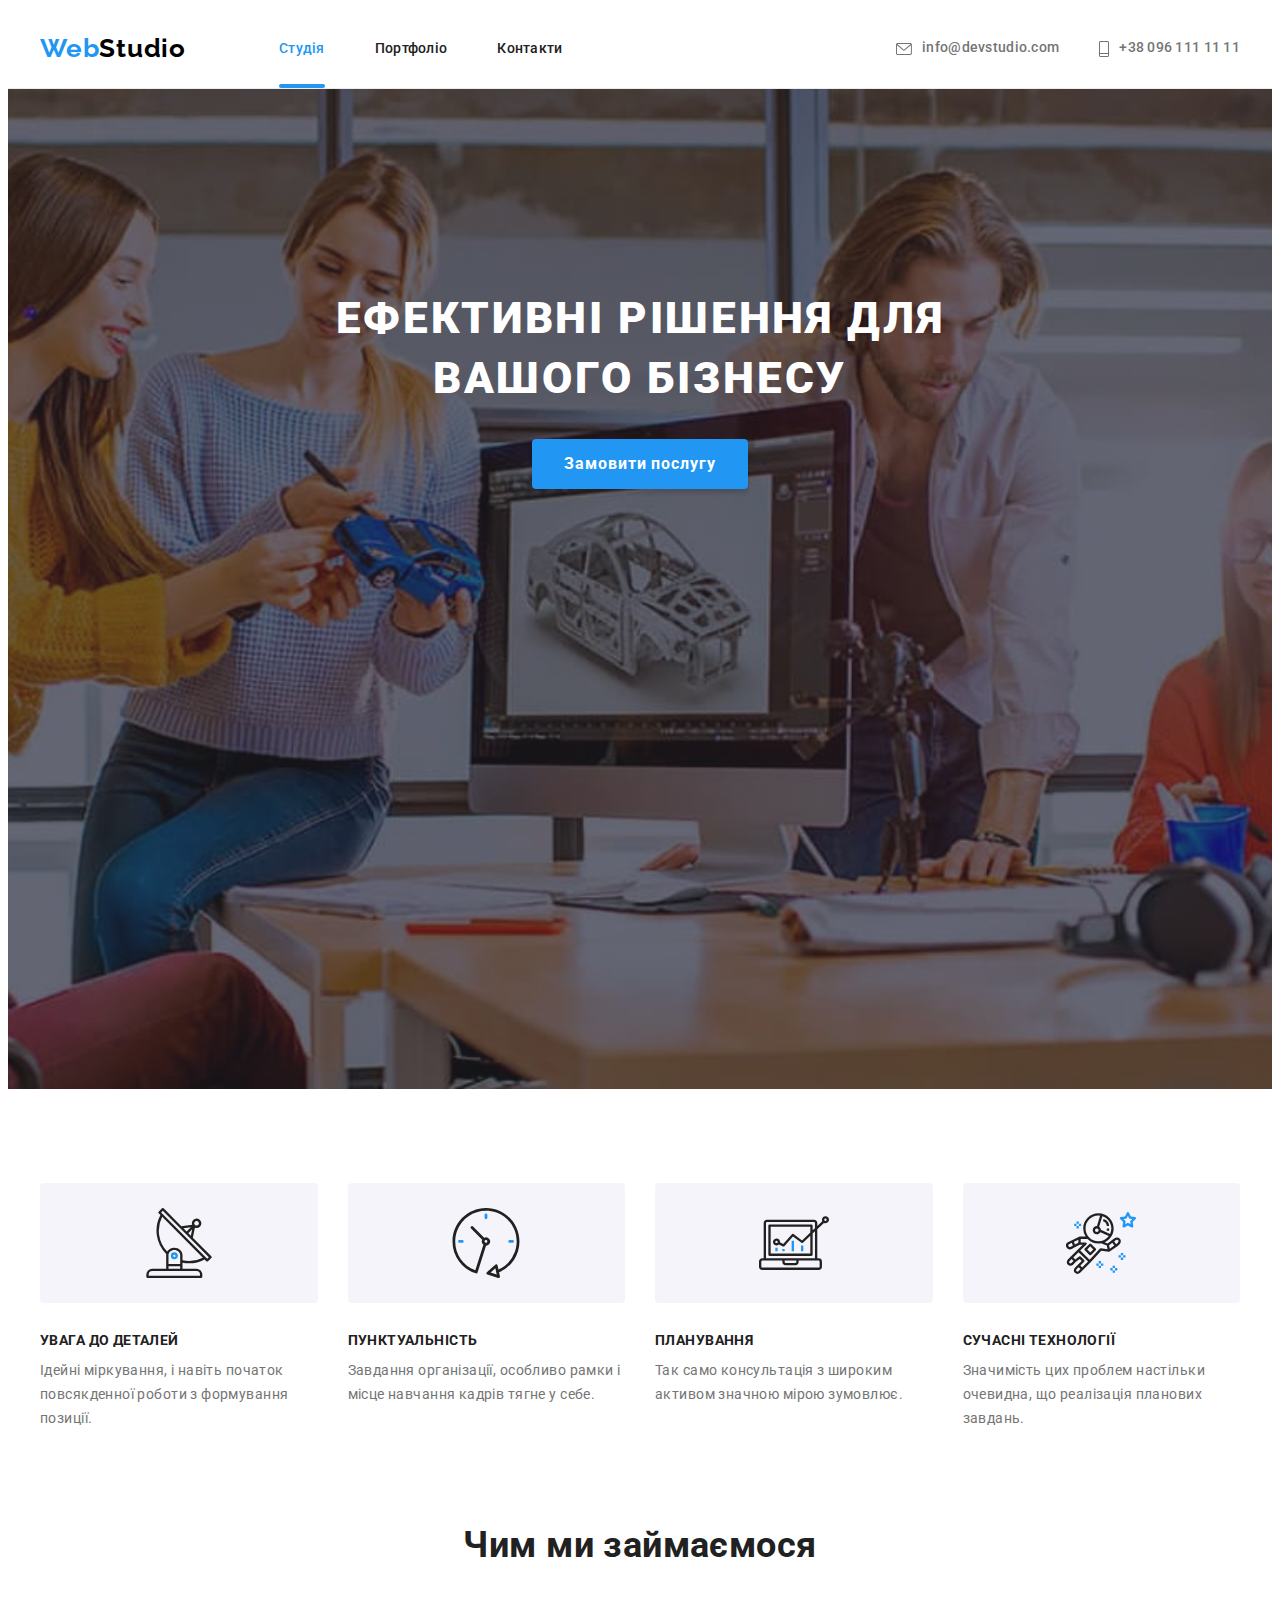
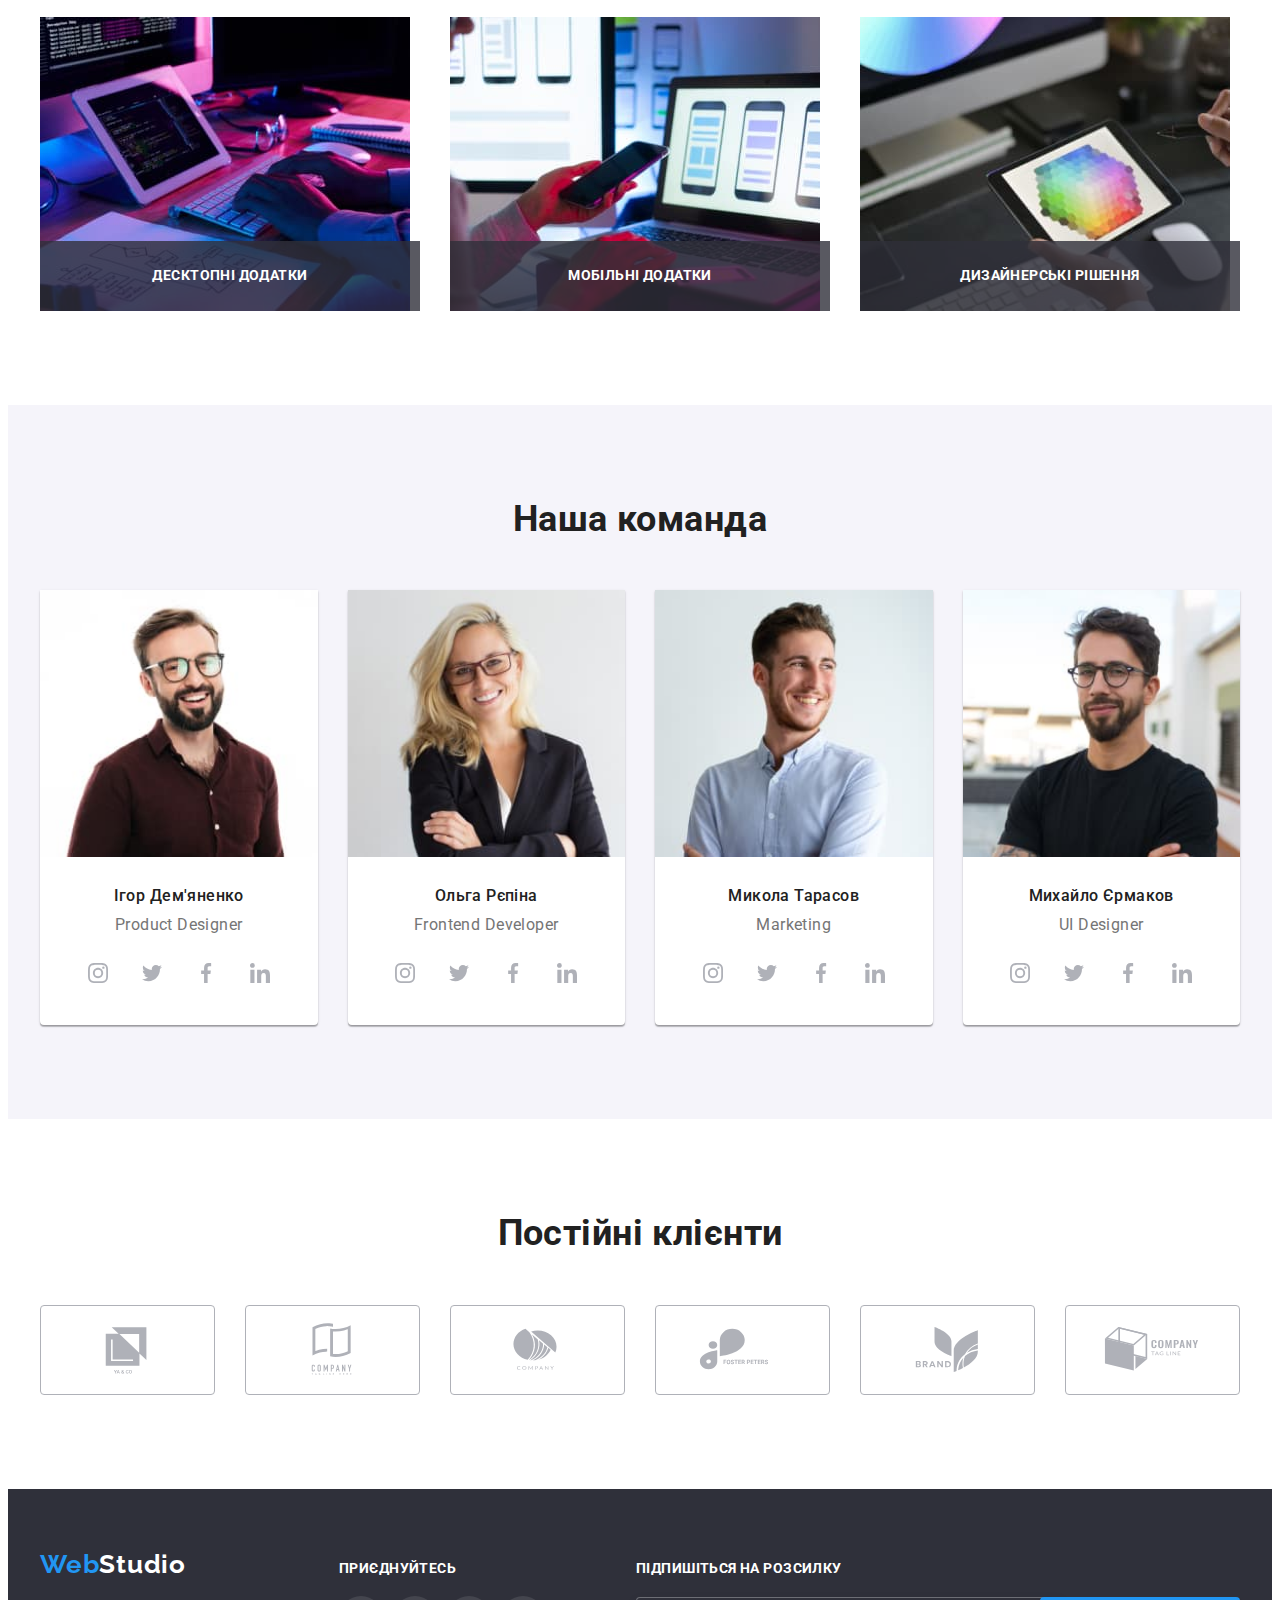
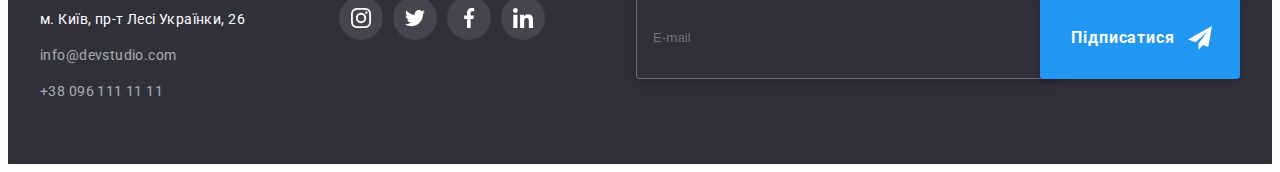
==== commit cba95b0d: "update" ====
--- a/index.html
+++ b/index.html
@@ -408,7 +408,7 @@
             <li class="team__item list">
               <picture>
                 <source
-                  srcset="images/img(3)-desk1x.jpg 1x, images/img(3)-desk2x.jpg 2x"
+                  srcset="images/img(3)desk1x.jpg 1x, images/img(3)-desk2x.jpg 2x"
                   media="(min-width: 1200px)"
                 />
                 <source
